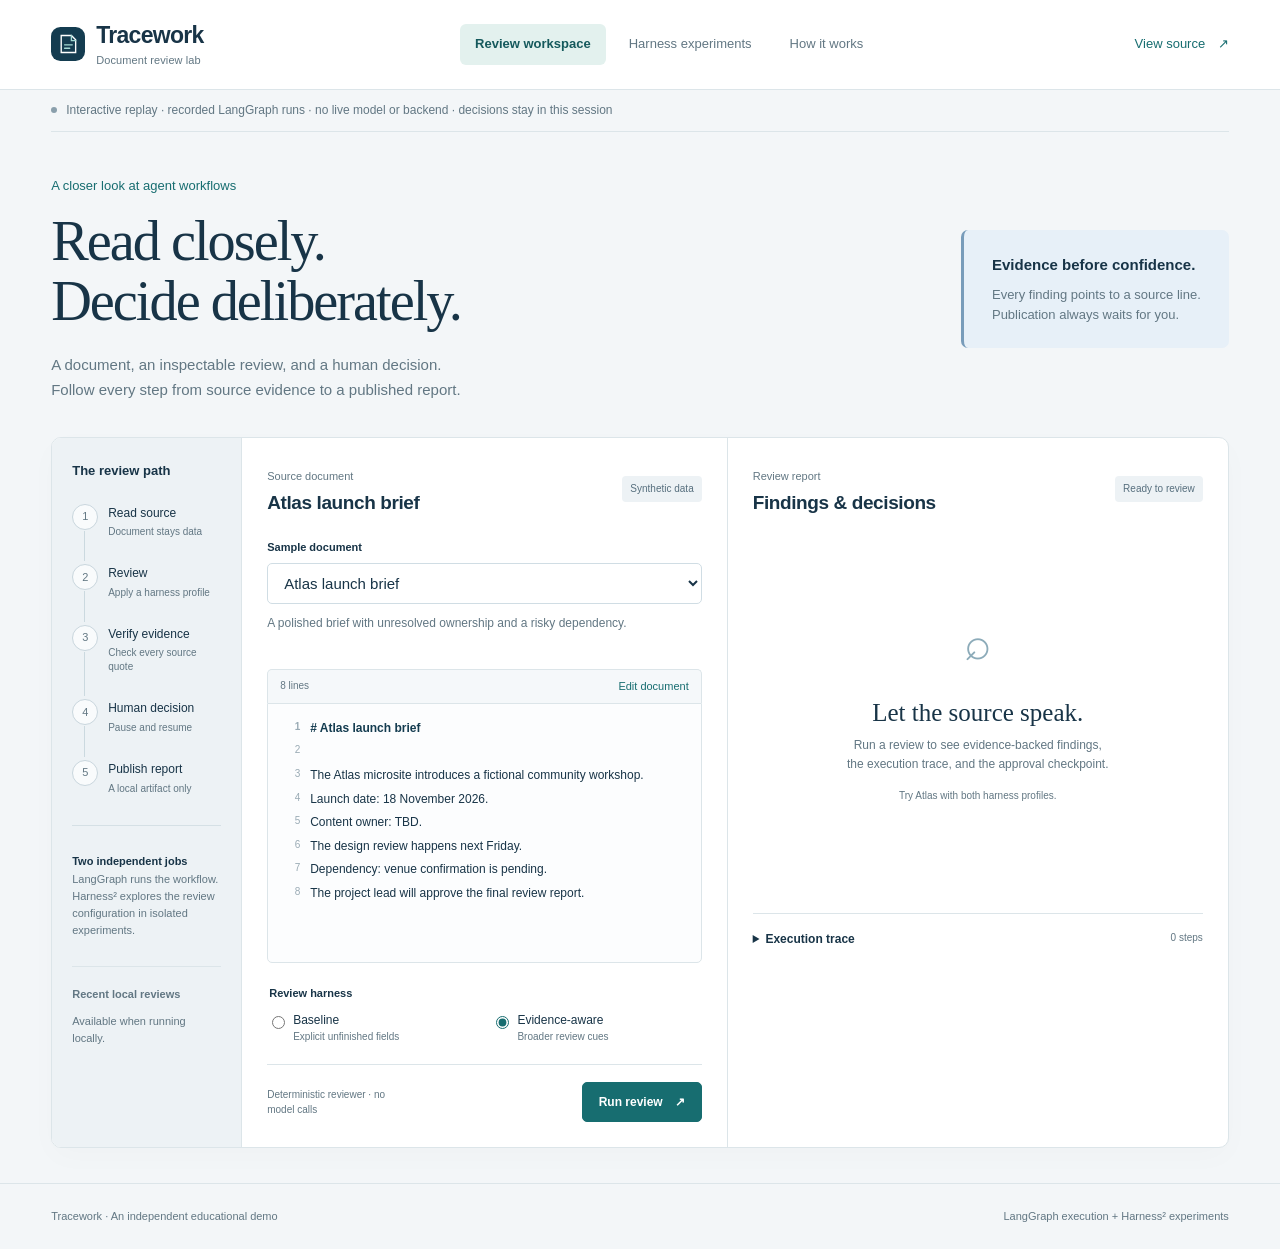
==== web/index.html @ ae029e88 "Build Tracework document review lab with LangGraph and Harness2" ====
<!doctype html>
<html lang="en">
  <head>
    <meta charset="utf-8" />
    <meta name="viewport" content="width=device-width, initial-scale=1" />
    <meta
      name="description"
      content="An evidence-first document review lab combining real LangGraph workflows with a custom Harness² experiment adapter."
    />
    <meta name="theme-color" content="#143c50" />
    <title>Tracework — Document Review Lab</title>
    <link rel="icon" href="./mark.svg" type="image/svg+xml" />
    <link rel="stylesheet" href="./styles.css" />
    <script src="./app.js" defer></script>
  </head>
  <body>
    <a class="skip" href="#workspace">Skip to workspace</a>
    <header class="topbar">
      <a class="brand" href="./"
        ><img src="./mark.svg" alt="" width="34" height="34" /><span
          >Tracework<small>Document review lab</small></span
        ></a
      >
      <nav aria-label="Main navigation">
        <button
          class="nav-button active"
          data-view="review"
          aria-current="page"
        >
          Review workspace
        </button>
        <button class="nav-button" data-view="experiments">
          Harness experiments
        </button>
        <button class="nav-button" data-view="guide">How it works</button>
      </nav>
      <a
        class="source-link"
        href="https://github.com/IbrahimSabriOrene/tracework-agent-lab"
        target="_blank"
        rel="noreferrer"
        >View source <span aria-hidden="true">↗</span></a
      >
    </header>
    <main id="workspace">
      <div class="mode-banner" id="mode-banner" role="status">
        Connecting to the lab…
      </div>
      <section id="review-view" class="view">
        <div class="intro">
          <div>
            <p class="section-kicker">A closer look at agent workflows</p>
            <h1>
              Read closely.<br />
              Decide deliberately.
            </h1>
            <p class="intro-copy">
              A document, an inspectable review, and a human decision.<br />
              Follow every step from source evidence to a published report.
            </p>
          </div>
          <div class="intro-note">
            <span class="note-dot"></span
            ><strong>Evidence before confidence.</strong>
            <p>
              Every finding points to a source line.<br />
              Publication always waits for you.
            </p>
          </div>
        </div>
        <div class="workbench">
          <aside class="workflow-rail" aria-label="Review workflow">
            <h2>The review path</h2>
            <ol id="step-list">
              <li data-step="read">
                <span>1</span>
                <div>Read source<small>Document stays data</small></div>
              </li>
              <li data-step="review">
                <span>2</span>
                <div>Review<small>Apply a harness profile</small></div>
              </li>
              <li data-step="verify">
                <span>3</span>
                <div>
                  Verify evidence<small>Check every source quote</small>
                </div>
              </li>
              <li data-step="approval">
                <span>4</span>
                <div>Human decision<small>Pause and resume</small></div>
              </li>
              <li data-step="publish">
                <span>5</span>
                <div>Publish report<small>A local artifact only</small></div>
              </li>
            </ol>
            <div class="rail-note">
              <strong>Two independent jobs</strong>
              <p>
                LangGraph runs the workflow. Harness² explores the review
                configuration in isolated experiments.
              </p>
            </div>
            <div class="history">
              <h3>Recent local reviews</h3>
              <div id="history-list">Available when running locally.</div>
            </div>
          </aside>
          <section class="source-panel" aria-labelledby="source-heading">
            <div class="panel-heading">
              <div>
                <span class="panel-label">Source document</span>
                <h2 id="source-heading">Choose a document</h2>
              </div>
              <span class="quiet-badge">Synthetic data</span>
            </div>
            <label class="field-label" for="document-select"
              >Sample document</label
            ><select id="document-select">
              <option>Loading samples…</option>
            </select>
            <p class="document-description" id="document-description"></p>
            <div class="document-toolbar">
              <span id="line-count">0 lines</span
              ><button class="text-button" id="edit-toggle">
                Edit document
              </button>
            </div>
            <div
              class="source-lines"
              id="source-lines"
              tabindex="0"
              aria-label="Document source with line numbers"
            ></div>
            <label class="sr-only" for="document-editor">Document text</label
            ><textarea
              id="document-editor"
              class="document-editor hidden"
              maxlength="20000"
              spellcheck="false"
            ></textarea>
            <fieldset class="profile-picker">
              <legend>Review harness</legend>
              <label
                ><input type="radio" name="profile" value="baseline" /><span
                  >Baseline<small>Explicit unfinished fields</small></span
                ></label
              ><label
                ><input
                  type="radio"
                  name="profile"
                  value="evidence"
                  checked
                /><span
                  >Evidence-aware<small>Broader review cues</small></span
                ></label
              >
            </fieldset>
            <div class="run-footer">
              <span id="engine-note">Offline reviewer · no model calls</span
              ><button class="button primary" id="review-button">
                Run review <span aria-hidden="true">↗</span>
              </button>
            </div>
          </section>
          <section class="result-panel" aria-labelledby="result-heading">
            <div class="panel-heading">
              <div>
                <span class="panel-label">Review report</span>
                <h2 id="result-heading">Findings & decisions</h2>
              </div>
              <span class="status-badge idle" id="review-status"
                >Ready to review</span
              >
            </div>
            <div id="review-results">
              <div class="empty-state">
                <div class="document-glyph" aria-hidden="true">⌕</div>
                <h3>Let the source speak.</h3>
                <p>
                  Run a review to see evidence-backed findings, the execution
                  trace, and the approval checkpoint.
                </p>
                <p class="small">Try Atlas with both harness profiles.</p>
              </div>
            </div>
            <div class="decision-panel hidden" id="decision-panel">
              <h3>Your decision</h3>
              <p>
                Approve publication of the review report. This does not approve
                the source document or execute its instructions.
              </p>
              <label for="reviewer-note"
                >Reviewer note <span>(optional)</span></label
              ><textarea
                id="reviewer-note"
                maxlength="1000"
                rows="2"
                placeholder="Add context to your decision…"
              ></textarea>
              <div class="decision-buttons">
                <button class="button secondary" id="reject-button">
                  Reject publication</button
                ><button class="button primary" id="approve-button">
                  Approve & publish
                </button>
              </div>
              <p class="small" id="decision-mode"></p>
            </div>
            <div class="report-actions hidden" id="report-actions">
              <button class="button secondary" id="download-button">
                Download JSON report
              </button>
            </div>
            <details class="trace-panel" id="trace-panel">
              <summary>
                Execution trace <span id="trace-count">0 steps</span>
              </summary>
              <ol id="trace-list"></ol>
            </details>
          </section>
        </div>
      </section>
      <section id="experiments-view" class="view hidden">
        <div class="page-intro">
          <p class="section-kicker">Configuration is part of the system</p>
          <h1>A better review starts<br />with a better harness.</h1>
          <p>
            Inspect a real Harness² experiment around the same LangGraph
            workflow.<br />
            The default editor is scripted, reproducible, and makes no model
            calls.
          </p>
        </div>
        <div class="experiment-layout">
          <section class="experiment-main">
            <div class="panel-heading">
              <div>
                <span class="panel-label">Propose · Probe · Compose</span>
                <h2>Isolated improvement loop</h2>
              </div>
              <span class="quiet-badge">Pinned upstream core</span>
            </div>
            <div class="experiment-flow">
              <div>
                <span>01</span><strong>Propose</strong>
                <p>Expand the allowlisted review cues.</p>
              </div>
              <b aria-hidden="true">→</b>
              <div>
                <span>02</span><strong>Probe</strong>
                <p>Execute fresh LangGraph review runs.</p>
              </div>
              <b aria-hidden="true">→</b>
              <div>
                <span>03</span><strong>Compose</strong>
                <p>Compare source-backed observations.</p>
              </div>
            </div>
            <p class="callout">
              Only prompt text changes. Evidence validation and human approval
              stay outside the editable surface. Candidates never publish a
              report.
            </p>
            <div class="experiment-controls">
              <label
                >Recursion mode<select id="experiment-mode">
                  <option value="sequential">Sequential</option>
                  <option value="parallel">Parallel</option>
                </select></label
              ><button class="button primary" id="experiment-button">
                Run Harness² experiment
              </button>
            </div>
            <div id="experiment-results" aria-live="polite"></div>
          </section>
          <aside class="experiment-aside">
            <h2>What these numbers mean</h2>
            <p>
              Four held-out synthetic documents are kept out of the adaptation
              task stream.
            </p>
            <p>
              Scores below measure named fixture rules. They are not an estimate
              of real-world LLM quality.
            </p>
            <p>
              More findings alone is not a success criterion: the clean control
              must stay clean.
            </p>
            <a
              href="https://github.com/google-research/harness2"
              target="_blank"
              rel="noreferrer"
              >Read the upstream research ↗</a
            >
          </aside>
        </div>
        <section class="evaluation-panel">
          <div class="panel-heading">
            <div>
              <span class="panel-label">Independent fixture evaluation</span>
              <h2>Baseline vs evidence-aware</h2>
            </div>
            <span class="quiet-badge">Offline engine only</span>
          </div>
          <div id="evaluation-results"></div>
        </section>
      </section>
      <section id="guide-view" class="view hidden">
        <div class="page-intro">
          <p class="section-kicker">Know what is running</p>
          <h1>
            A small lab.<br />
            Clear boundaries.
          </h1>
          <p>
            Real orchestration and adaptation mechanics, with an honest
            separation<br />between deterministic teaching fixtures and
            model-backed review.
          </p>
        </div>
        <div class="guide-grid">
          <article>
            <span class="guide-number">1</span>
            <h2>LangGraph owns execution</h2>
            <p>
              The local application uses a real StateGraph and SQLite
              checkpointer. The graph pauses at an interrupt, survives process
              restart, and resumes after an explicit human decision.
            </p>
          </article>
          <article>
            <span class="guide-number">2</span>
            <h2>Harness² owns experiments</h2>
            <p>
              A custom document adapter connects the pinned upstream recursion
              and reflection core to real LangGraph runs. Scripted edits switch
              between two allowlisted review profiles.
            </p>
          </article>
          <article>
            <span class="guide-number">3</span>
            <h2>Evidence is enforced</h2>
            <p>
              Every finding must quote its exact source line. Unsupported and
              duplicate findings are withheld. A valid quote demonstrates
              grounding, not that the interpretation is correct.
            </p>
          </article>
          <article>
            <span class="guide-number">4</span>
            <h2>Human approval is separate</h2>
            <p>
              Document content cannot approve itself. Publication writes one
              local report; repeated decisions are rejected and the report has a
              unique run identifier.
            </p>
          </article>
        </div>
        <div class="local-guide">
          <h2>Run the full application</h2>
          <pre><code>uv sync --locked
uv run tracework serve</code></pre>
          <p>
            For a real model, optionally select the local Ollama reviewer. The
            default offline mode remains deterministic and transparent.
          </p>
          <pre><code>uv run tracework experiment --mode sequential
uv run tracework evaluate</code></pre>
          <p>
            GitHub Pages hosts a replay of real recorded runs, not a Python
            backend. The repository includes architecture notes, API examples,
            tests, Docker, and a Turkish guide.
          </p>
          <a
            class="button secondary"
            href="https://github.com/IbrahimSabriOrene/tracework-agent-lab"
            target="_blank"
            rel="noreferrer"
            >Open the repository</a
          >
        </div>
      </section>
    </main>
    <footer>
      <span>Tracework · An independent educational demo</span
      ><span>LangGraph execution + Harness² experiments</span>
    </footer>
    <div id="toast" class="toast hidden" role="alert"></div>
  </body>
</html>
---- web/styles.css ----
@charset "UTF-8";
:root {
  --page: #f3f6f8;
  --paper: #fff;
  --ink: #183447;
  --muted: #627783;
  --line: #dce5e9;
  --teal: #176d70;
  --teal-soft: #e3f1ee;
  --blue: #e7f0f8;
  --amber: #fff2db;
  --rose: #fff0ee;
  --serif: Georgia, "Times New Roman", serif;
  --sans: "Segoe UI", Arial, sans-serif;
}
* {
  box-sizing: border-box;
}
body {
  margin: 0;
  color: var(--ink);
  background: var(--page);
  font: 15px/1.55 var(--sans);
}
button,
input,
select,
textarea {
  font: inherit;
}
button,
a,
select {
  touch-action: manipulation;
}
button,
a {
  -webkit-tap-highlight-color: transparent;
}
button {
  cursor: pointer;
}
button:disabled {
  cursor: wait;
  opacity: 0.55;
}
a {
  color: var(--teal);
}
button:focus-visible,
a:focus-visible,
select:focus-visible,
textarea:focus-visible,
[tabindex]:focus-visible {
  outline: 3px solid #248b9d;
  outline-offset: 4px;
}
h1,
h2,
h3,
p {
  margin-top: 0;
}
h1 {
  font: normal clamp(38px, 4.4vw, 65px) / 1.07 var(--serif);
  letter-spacing: -2px;
  margin-bottom: 22px;
}
h2 {
  font-size: 19px;
  line-height: 1.3;
  letter-spacing: -0.4px;
  margin: 5px 0 0;
}
h3 {
  font-size: 16px;
  line-height: 1.4;
}
p {
  color: var(--muted);
}
.hidden {
  display: none !important;
}
.sr-only {
  position: absolute;
  width: 1px;
  height: 1px;
  padding: 0;
  margin: -1px;
  overflow: hidden;
  clip: rect(0, 0, 0, 0);
  white-space: nowrap;
  border: 0;
}
.skip {
  position: absolute;
  left: 20px;
  top: -80px;
  z-index: 20;
  background: var(--paper);
  padding: 10px;
}
.skip:focus {
  top: 10px;
}
.topbar {
  min-height: 90px;
  display: flex;
  align-items: center;
  gap: 36px;
  padding: 16px 4%;
  border-bottom: 1px solid var(--line);
  background: var(--paper);
}
.brand {
  display: flex;
  align-items: center;
  gap: 11px;
  color: var(--ink);
  text-decoration: none;
  font-size: 23px;
  line-height: 1.1;
  font-weight: 650;
  letter-spacing: -0.7px;
}
.brand small {
  display: block;
  font-size: 11px;
  font-weight: 400;
  letter-spacing: 0.1px;
  color: var(--muted);
  margin-top: 5px;
}
.topbar nav {
  display: flex;
  gap: 8px;
  margin: auto;
}
.nav-button {
  border: 0;
  background: transparent;
  color: var(--muted);
  border-radius: 6px;
  padding: 10px 15px;
  font-size: 13px;
}
.nav-button.active {
  background: var(--teal-soft);
  color: #15595c;
  font-weight: 600;
}
.source-link {
  font-size: 13px;
  text-decoration: none;
  white-space: nowrap;
}
.source-link span {
  margin-left: 9px;
}
main {
  max-width: 1600px;
  padding: 0 4%;
  margin: auto;
}
.mode-banner {
  font-size: 12px;
  border-bottom: 1px solid var(--line);
  padding: 11px 0;
  color: var(--muted);
  display: flex;
  gap: 9px;
  align-items: center;
}
.mode-banner:before {
  content: "";
  width: 6px;
  height: 6px;
  flex-shrink: 0;
  border-radius: 50%;
  background: #8a9fac;
}
.mode-banner.live:before {
  background: var(--teal);
}
.intro {
  display: flex;
  justify-content: space-between;
  gap: 40px;
  align-items: center;
  margin: 44px 0 34px;
}
.section-kicker {
  font-size: 13px;
  color: var(--teal);
  margin-bottom: 15px;
}
.intro-copy {
  font-size: 15px;
  line-height: 1.65;
  margin-bottom: 0;
}
.intro-note {
  background: var(--blue);
  padding: 23px 28px;
  border-radius: 7px;
  border-left: 3px solid #789cba;
  max-width: 360px;
}
.intro-note strong {
  font-size: 15px;
  font-weight: 600;
}
.intro-note p {
  font-size: 13px;
  margin: 8px 0 0;
}
.workbench {
  display: grid;
  grid-template-columns: 190px minmax(0, 1fr) minmax(0, 1.03fr);
  border: 1px solid var(--line);
  background: var(--paper);
  border-radius: 10px;
  overflow: hidden;
  box-shadow: 0 9px 30px #18344705;
  align-items: start;
}
.workflow-rail {
  padding: 25px 20px;
  background: #edf2f5;
  align-self: stretch;
  border-right: 1px solid var(--line);
}
.workflow-rail h2 {
  font-size: 13px;
  letter-spacing: 0;
  margin: 0 0 24px;
}
.workflow-rail ol {
  list-style: none;
  padding: 0;
  margin: 0;
}
.workflow-rail li {
  display: flex;
  align-items: flex-start;
  gap: 10px;
  position: relative;
  padding-bottom: 25px;
  font-size: 12px;
}
.workflow-rail li:not(:last-child):before {
  content: "";
  position: absolute;
  left: 12px;
  top: 27px;
  bottom: 3px;
  width: 1px;
  background: #cbd9df;
}
.workflow-rail li > span {
  border: 1px solid #c9d6dd;
  border-radius: 50%;
  width: 26px;
  height: 26px;
  display: grid;
  place-items: center;
  flex-shrink: 0;
  color: var(--muted);
  font-size: 11px;
  background: #f9fbfc;
}
.workflow-rail li small {
  display: block;
  color: var(--muted);
  font-size: 10px;
  line-height: 1.4;
  margin-top: 3px;
}
.workflow-rail li.done > span {
  background: var(--teal);
  border-color: var(--teal);
  color: white;
}
.workflow-rail li.current > span {
  background: #fff2db;
  border-color: #c6a15b;
  color: #825d1c;
}
.rail-note {
  border-top: 1px solid #d5e0e5;
  padding-top: 22px;
  margin-top: 4px;
}
.rail-note strong {
  font-size: 11px;
}
.rail-note p,
.history {
  font-size: 11px;
}
.history {
  margin-top: 27px;
  border-top: 1px solid var(--line);
  padding-top: 20px;
  color: var(--muted);
}
.history h3 {
  font-size: 11px;
}
.history button {
  display: block;
  padding: 7px 0;
  border: 0;
  border-bottom: 1px solid var(--line);
  background: transparent;
  text-align: left;
  color: var(--ink);
  font-size: 11px;
  width: 100%;
}
.source-panel,
.result-panel {
  min-width: 0;
  padding: 25px;
}
.source-panel {
  border-right: 1px solid var(--line);
}
.panel-heading {
  display: flex;
  justify-content: space-between;
  align-items: center;
  gap: 10px;
  margin-bottom: 23px;
}
.panel-label {
  color: var(--muted);
  font-size: 11px;
}
.quiet-badge,
.status-badge {
  font-size: 10px;
  border-radius: 4px;
  background: #edf2f5;
  padding: 5px 8px;
  white-space: nowrap;
  color: #576f7e;
}
.status-badge.awaiting_review {
  background: var(--amber);
  color: #8e6727;
}
.status-badge.published {
  background: var(--teal-soft);
  color: var(--teal);
}
.status-badge.rejected {
  background: var(--rose);
  color: #9f4e49;
}
.field-label {
  font-size: 11px;
  font-weight: 600;
  display: block;
  margin-bottom: 7px;
}
select {
  border: 1px solid #d0dde4;
  color: var(--ink);
  padding: 10px 12px;
  background: var(--paper);
  border-radius: 5px;
  max-width: 100%;
  width: 100%;
}
.document-description {
  font-size: 12px;
  min-height: 38px;
  margin: 10px 0 17px;
}
.document-toolbar {
  display: flex;
  align-items: center;
  justify-content: space-between;
  background: #f5f8fa;
  border: 1px solid var(--line);
  border-bottom: 0;
  border-radius: 5px 5px 0 0;
  padding: 8px 12px;
  font-size: 10px;
  color: var(--muted);
}
.text-button {
  color: var(--teal);
  font-size: 11px;
  border: 0;
  background: transparent;
  padding: 0;
}
.source-lines {
  border: 1px solid var(--line);
  background: #fcfdfe;
  min-height: 260px;
  max-height: 390px;
  overflow: auto;
  border-radius: 0 0 5px 5px;
  padding: 13px 0;
}
.source-line {
  display: grid;
  grid-template-columns: 32px 1fr;
  gap: 10px;
  font-size: 12px;
  line-height: 1.8;
  min-height: 23px;
  padding: 1px 14px 1px 0;
  white-space: pre-wrap;
  overflow-wrap: anywhere;
}
.source-line .line-number {
  color: #99aab4;
  text-align: right;
  font-size: 10px;
  user-select: none;
}
.source-line.highlighted {
  background: #fff1cd;
}
.source-line.heading {
  font-weight: 650;
  color: #143c50;
}
.document-editor {
  width: 100%;
  height: 290px;
  padding: 15px;
  border: 1px solid var(--line);
  resize: vertical;
  font-size: 12px;
  line-height: 1.8;
  color: var(--ink);
}
.profile-picker {
  margin: 22px 0 20px;
  padding: 0;
  border: 0;
  display: flex;
  gap: 14px;
}
.profile-picker legend {
  font-size: 11px;
  font-weight: 600;
  margin-bottom: 9px;
}
.profile-picker label {
  display: flex;
  align-items: flex-start;
  gap: 5px;
  font-size: 12px;
  flex: 1;
}
.profile-picker input {
  accent-color: var(--teal);
  margin-top: 5px;
}
.profile-picker small {
  display: block;
  font-size: 10px;
  line-height: 1.5;
  color: var(--muted);
}
.run-footer {
  border-top: 1px solid var(--line);
  padding-top: 17px;
  display: flex;
  align-items: center;
  gap: 10px;
  justify-content: space-between;
}
.run-footer > span {
  font-size: 10px;
  color: var(--muted);
  max-width: 145px;
}
.button {
  display: inline-flex;
  justify-content: center;
  align-items: center;
  gap: 12px;
  text-decoration: none;
  padding: 10px 16px;
  border: 1px solid transparent;
  border-radius: 5px;
  font-weight: 600;
  font-size: 12px;
  line-height: 1.45;
  min-height: 40px;
}
.primary {
  background: var(--teal);
  color: #fff;
  border-color: var(--teal);
}
.primary:hover {
  background: #145b5d;
}
.secondary {
  background: var(--paper);
  border-color: #ccdbe1;
  color: var(--ink);
}
.secondary:hover {
  background: #f0f5f6;
}
.empty-state {
  min-height: 350px;
  display: flex;
  flex-direction: column;
  align-items: center;
  justify-content: center;
  text-align: center;
  padding: 25px;
}
.empty-state h3 {
  font: normal 25px var(--serif);
  margin-bottom: 9px;
}
.empty-state p {
  font-size: 12px;
  max-width: 265px;
  margin-bottom: 15px;
}
.document-glyph {
  font-size: 46px;
  font-family: var(--serif);
  color: #8cabb9;
  margin-bottom: 20px;
}
.small {
  font-size: 10px !important;
  color: var(--muted);
  line-height: 1.6;
}
.review-summary {
  font-size: 12px;
  margin-bottom: 16px;
}
.findings-stats {
  display: flex;
  gap: 7px;
  margin-bottom: 17px;
  font-size: 10px;
}
.findings-stats span {
  padding: 4px 8px;
  background: #edf3f6;
  border-radius: 4px;
}
.finding {
  border: 1px solid var(--line);
  border-radius: 6px;
  padding: 14px 15px;
  margin-bottom: 10px;
}
.finding-header {
  display: flex;
  align-items: flex-start;
  justify-content: space-between;
  gap: 10px;
}
.finding h3 {
  font-size: 13px;
  margin: 0;
}
.severity {
  font-size: 9px;
  white-space: nowrap;
  border-radius: 4px;
  padding: 2px 6px;
  background: var(--amber);
  color: #89611e;
}
.severity.high {
  background: var(--rose);
  color: #a44f48;
}
.finding blockquote {
  font-size: 11px;
  color: #526b78;
  border-left: 2px solid #a3becb;
  margin: 10px 0 8px;
  padding: 2px 0 2px 10px;
  overflow-wrap: anywhere;
}
.finding p {
  font-size: 11px;
  line-height: 1.6;
  margin-bottom: 9px;
}
.finding .text-button {
  font-size: 10px;
}
.withheld {
  background: var(--amber);
  padding: 10px;
  border-radius: 5px;
  font-size: 11px;
  margin-top: 12px;
}
.decision-panel {
  background: #f0f7f6;
  border: 1px solid #d6e8e3;
  border-radius: 6px;
  padding: 16px;
  margin-top: 20px;
}
.decision-panel h3 {
  margin-bottom: 6px;
  font-size: 13px;
}
.decision-panel p {
  font-size: 11px;
}
.decision-panel label {
  font-size: 10px;
  display: block;
  margin-bottom: 6px;
}
.decision-panel label span {
  color: var(--muted);
}
textarea {
  border: 1px solid #cadbe0;
  border-radius: 4px;
  padding: 9px;
  resize: vertical;
  width: 100%;
  background: #fff;
  color: var(--ink);
  font-size: 12px;
}
.decision-buttons {
  display: flex;
  gap: 8px;
  margin-top: 10px;
  flex-wrap: wrap;
}
.decision-buttons button {
  font-size: 11px;
  padding: 9px 11px;
  flex: 1;
}
.decision-panel .small {
  margin: 10px 0 0;
}
.report-actions {
  margin-top: 16px;
}
.trace-panel {
  border-top: 1px solid var(--line);
  margin-top: 24px;
  padding-top: 16px;
}
.trace-panel summary {
  font-size: 12px;
  cursor: pointer;
  font-weight: 600;
  list-style-position: inside;
}
.trace-panel summary span {
  float: right;
  font-size: 10px;
  font-weight: 400;
  color: var(--muted);
}
.trace-panel ol {
  margin: 15px 0 0;
  padding: 0;
  list-style: none;
}
.trace-panel li {
  border-left: 2px solid #d3e3e8;
  padding: 0 0 15px 13px;
  font-size: 11px;
}
.trace-panel li strong {
  display: block;
}
.trace-panel li p {
  font-size: 10px;
  margin: 4px 0 0;
}
.success-note {
  background: var(--teal-soft);
  border: 1px solid #c9e4da;
  padding: 13px;
  border-radius: 5px;
  font-size: 12px;
  margin-bottom: 17px;
}
.rejected-note {
  background: var(--rose);
  padding: 13px;
  border-radius: 5px;
  font-size: 12px;
  margin-bottom: 17px;
}
.page-intro {
  margin: 45px 0 35px;
}
.page-intro h1 {
  font-size: clamp(36px, 4vw, 59px);
}
.page-intro > p:last-child {
  line-height: 1.75;
  font-size: 14px;
}
.experiment-layout {
  display: grid;
  grid-template-columns: minmax(0, 1fr) 280px;
  gap: 25px;
}
.experiment-main,
.evaluation-panel,
.guide-grid article,
.local-guide {
  background: var(--paper);
  border: 1px solid var(--line);
  border-radius: 8px;
  padding: 28px;
}
.experiment-flow {
  display: flex;
  gap: 18px;
  align-items: center;
  margin: 35px 0;
}
.experiment-flow > div {
  flex: 1;
}
.experiment-flow span {
  color: #7fa5b4;
  font-size: 11px;
  display: block;
  margin-bottom: 8px;
}
.experiment-flow strong {
  font: normal 24px var(--serif);
}
.experiment-flow p {
  font-size: 12px;
  max-width: 180px;
  margin-top: 9px;
}
.experiment-flow b {
  color: #b6cad4;
  font-weight: normal;
}
.callout {
  background: #eaf3f6;
  border-left: 3px solid #78a7b6;
  padding: 14px 16px;
  font-size: 12px;
  line-height: 1.7;
}
.experiment-controls {
  display: flex;
  gap: 15px;
  align-items: end;
  margin: 24px 0;
}
.experiment-controls label {
  max-width: 220px;
  font-size: 11px;
  flex: 1;
}
.experiment-controls select {
  display: block;
  margin-top: 5px;
}
.experiment-aside {
  padding: 22px 12px;
}
.experiment-aside h2 {
  font: normal 25px var(--serif);
  margin-bottom: 22px;
}
.experiment-aside p,
.experiment-aside a {
  font-size: 12px;
  line-height: 1.8;
}
.evaluation-panel {
  margin-top: 25px;
}
.metric-grid {
  display: grid;
  grid-template-columns: 1fr 1fr;
  gap: 22px;
}
.metric {
  background: #f4f8fa;
  padding: 18px;
  border-radius: 6px;
}
.metric h3 {
  font-size: 13px;
  margin-bottom: 14px;
}
.metric-row {
  display: flex;
  justify-content: space-between;
  font-size: 12px;
  margin: 9px 0;
}
.bar {
  height: 6px;
  background: #dce8eb;
  border-radius: 9px;
  overflow: hidden;
}
.bar > span {
  height: 100%;
  display: block;
  background: var(--teal);
}
.metric .small {
  margin-top: 13px;
  margin-bottom: 0;
}
.result-table {
  width: 100%;
  border-collapse: collapse;
  font-size: 11px;
  margin-top: 24px;
}
.result-table th,
.result-table td {
  text-align: left;
  border-bottom: 1px solid var(--line);
  padding: 12px 9px;
}
.result-table th {
  color: var(--muted);
  font-weight: 400;
}
.result-table td.pass {
  color: var(--teal);
}
.result-table td.fail {
  color: #a66c26;
}
.experiment-receipt {
  border: 1px solid #d0e3df;
  background: #f3f9f7;
  border-radius: 6px;
  padding: 16px;
  font-size: 12px;
}
.experiment-receipt h3 {
  font-size: 13px;
  margin-bottom: 7px;
}
.experiment-receipt pre {
  font-size: 10px;
  max-height: 220px;
  overflow: auto;
  white-space: pre-wrap;
  color: #536b75;
}
.guide-grid {
  display: grid;
  grid-template-columns: repeat(2, 1fr);
  gap: 20px;
}
.guide-grid article {
  padding: 30px;
}
.guide-number {
  color: var(--teal);
  display: block;
  font: normal 34px var(--serif);
  margin-bottom: 20px;
}
.guide-grid h2 {
  font: normal 25px var(--serif);
  margin-bottom: 14px;
}
.guide-grid p {
  font-size: 13px;
  line-height: 1.8;
  margin: 0;
}
.local-guide {
  margin: 24px 0;
}
.local-guide h2 {
  font: normal 28px var(--serif);
  margin-bottom: 22px;
}
.local-guide p {
  font-size: 13px;
  max-width: 720px;
}
.local-guide pre {
  background: #edf3f6;
  padding: 18px;
  border-radius: 5px;
  font-size: 12px;
  overflow: auto;
  line-height: 1.8;
}
.toast {
  position: fixed;
  bottom: 24px;
  right: 24px;
  max-width: 400px;
  z-index: 15;
  background: #843e39;
  color: white;
  padding: 16px 22px;
  border-radius: 7px;
  box-shadow: 0 7px 30px #0002;
  font-size: 13px;
}
footer {
  max-width: 1600px;
  margin: 35px auto 0;
  padding: 24px 4%;
  display: flex;
  justify-content: space-between;
  gap: 20px;
  color: var(--muted);
  font-size: 11px;
  border-top: 1px solid var(--line);
}
@media (min-width: 1450px) {
  .source-lines {
    min-height: 300px;
  }
  .source-panel,
  .result-panel {
    padding: 29px;
  }
  .workbench {
    grid-template-columns: 210px minmax(0, 1fr) minmax(0, 1fr);
  }
}
@media (max-width: 1100px) {
  .topbar {
    gap: 15px;
    padding: 15px 3%;
  }
  .topbar nav {
    gap: 0;
  }
  .nav-button {
    padding: 9px;
    font-size: 12px;
  }
  main {
    padding: 0 3%;
  }
  .workbench {
    grid-template-columns: 150px minmax(0, 1fr) minmax(0, 1fr);
  }
  .source-panel,
  .result-panel {
    padding: 19px;
  }
  .workflow-rail {
    padding: 22px 13px;
  }
  .panel-heading {
    align-items: start;
    flex-wrap: wrap;
    gap: 8px;
  }
  .intro-note {
    padding: 18px;
    max-width: 300px;
  }
  .run-footer {
    flex-direction: column;
    align-items: stretch;
  }
  .run-footer > span {
    max-width: none;
  }
  .experiment-layout {
    grid-template-columns: minmax(0, 1fr) 230px;
  }
}
@media (max-width: 850px) {
  .topbar {
    flex-wrap: wrap;
  }
  .topbar nav {
    order: 3;
    width: 100%;
    margin-top: 5px;
  }
  .nav-button {
    flex: 1;
  }
  .source-link {
    margin-left: auto;
  }
  .intro {
    margin: 30px 0 25px;
  }
  .intro-note {
    display: none;
  }
  .workbench {
    grid-template-columns: minmax(0, 1fr) minmax(0, 1fr);
  }
  .workflow-rail {
    grid-column: 1/-1;
    border-right: 0;
    border-bottom: 1px solid var(--line);
    padding: 18px;
  }
  .workflow-rail h2 {
    display: none;
  }
  .workflow-rail ol {
    display: flex;
    justify-content: space-between;
    gap: 10px;
  }
  .workflow-rail li {
    padding: 0;
    font-size: 11px;
    align-items: center;
  }
  .workflow-rail li:not(:last-child):before,
  .workflow-rail li small,
  .rail-note,
  .history {
    display: none;
  }
  .workflow-rail li > span {
    width: 22px;
    height: 22px;
  }
  .experiment-layout {
    grid-template-columns: 1fr;
  }
  .experiment-aside {
    padding: 5px;
  }
  .experiment-aside h2 {
    font-size: 22px;
    margin-bottom: 10px;
  }
  .experiment-aside p {
    display: inline;
  }
  .experiment-aside a {
    display: block;
    margin-top: 15px;
  }
}
@media (max-width: 600px) {
  .topbar {
    padding: 14px 16px;
  }
  .brand {
    font-size: 21px;
  }
  .source-link {
    font-size: 11px;
  }
  .topbar nav {
    gap: 2px;
  }
  .nav-button {
    font-size: 11px;
    padding: 9px 6px;
  }
  main {
    padding: 0 14px;
  }
  .mode-banner {
    font-size: 10px;
    line-height: 1.6;
  }
  .intro h1 {
    font-size: 43px;
    letter-spacing: -1.5px;
  }
  .intro-copy {
    font-size: 13px;
  }
  .intro-copy br {
    display: none;
  }
  .workbench {
    display: block;
  }
  .workflow-rail ol {
    gap: 4px;
  }
  .workflow-rail li {
    display: block;
    text-align: center;
    font-size: 9px;
    flex: 1;
  }
  .workflow-rail li > span {
    margin: 0 auto 5px;
  }
  .source-panel {
    border-right: 0;
    border-bottom: 1px solid var(--line);
  }
  .source-panel,
  .result-panel {
    padding: 21px 18px;
  }
  .run-footer {
    flex-direction: row;
    align-items: center;
  }
  .run-footer > span {
    max-width: 160px;
  }
  .source-lines {
    max-height: 320px;
    min-height: 220px;
  }
  .panel-heading {
    flex-wrap: nowrap;
  }
  .profile-picker {
    gap: 12px;
  }
  .profile-picker label {
    font-size: 11px;
  }
  .empty-state {
    min-height: 260px;
    padding: 15px;
  }
  .experiment-main,
  .evaluation-panel {
    padding: 20px 17px;
  }
  .experiment-main .panel-heading {
    flex-wrap: wrap;
  }
  .experiment-flow {
    gap: 8px;
    margin: 23px 0;
  }
  .experiment-flow strong {
    font-size: 20px;
  }
  .experiment-flow p {
    font-size: 10px;
  }
  .experiment-controls {
    flex-wrap: wrap;
    align-items: center;
  }
  .experiment-controls label {
    min-width: 100%;
    max-width: none;
  }
  .experiment-controls .button {
    width: 100%;
  }
  .metric-grid {
    grid-template-columns: 1fr;
  }
  .result-table {
    font-size: 10px;
  }
  .result-table td,
  .result-table th {
    padding: 10px 4px;
  }
  .guide-grid {
    grid-template-columns: 1fr;
  }
  .guide-grid article {
    padding: 24px;
  }
  .page-intro {
    margin: 30px 0;
  }
  .page-intro h1 {
    font-size: 41px;
    letter-spacing: -1.5px;
  }
  .page-intro > p:last-child {
    font-size: 13px;
  }
  .page-intro br {
    display: none;
  }
  .page-intro h1 br {
    display: block;
  }
  footer {
    font-size: 10px;
    flex-direction: column;
    gap: 4px;
    margin-top: 25px;
  }
  .toast {
    left: 14px;
    right: 14px;
    bottom: 14px;
  }
}
@media (prefers-reduced-motion: no-preference) {
  .button,
  .nav-button {
    transition: background 0.15s ease;
  }
  .source-line {
    transition: background 0.15s ease;
  }
}

progress.bar {
  appearance: none;
  width: 100%;
  border: 0;
  display: block;
}
progress.bar::-webkit-progress-bar {
  background: #dce8eb;
}
progress.bar::-webkit-progress-value {
  background: var(--teal);
}
progress.bar::-moz-progress-bar {
  background: var(--teal);
}
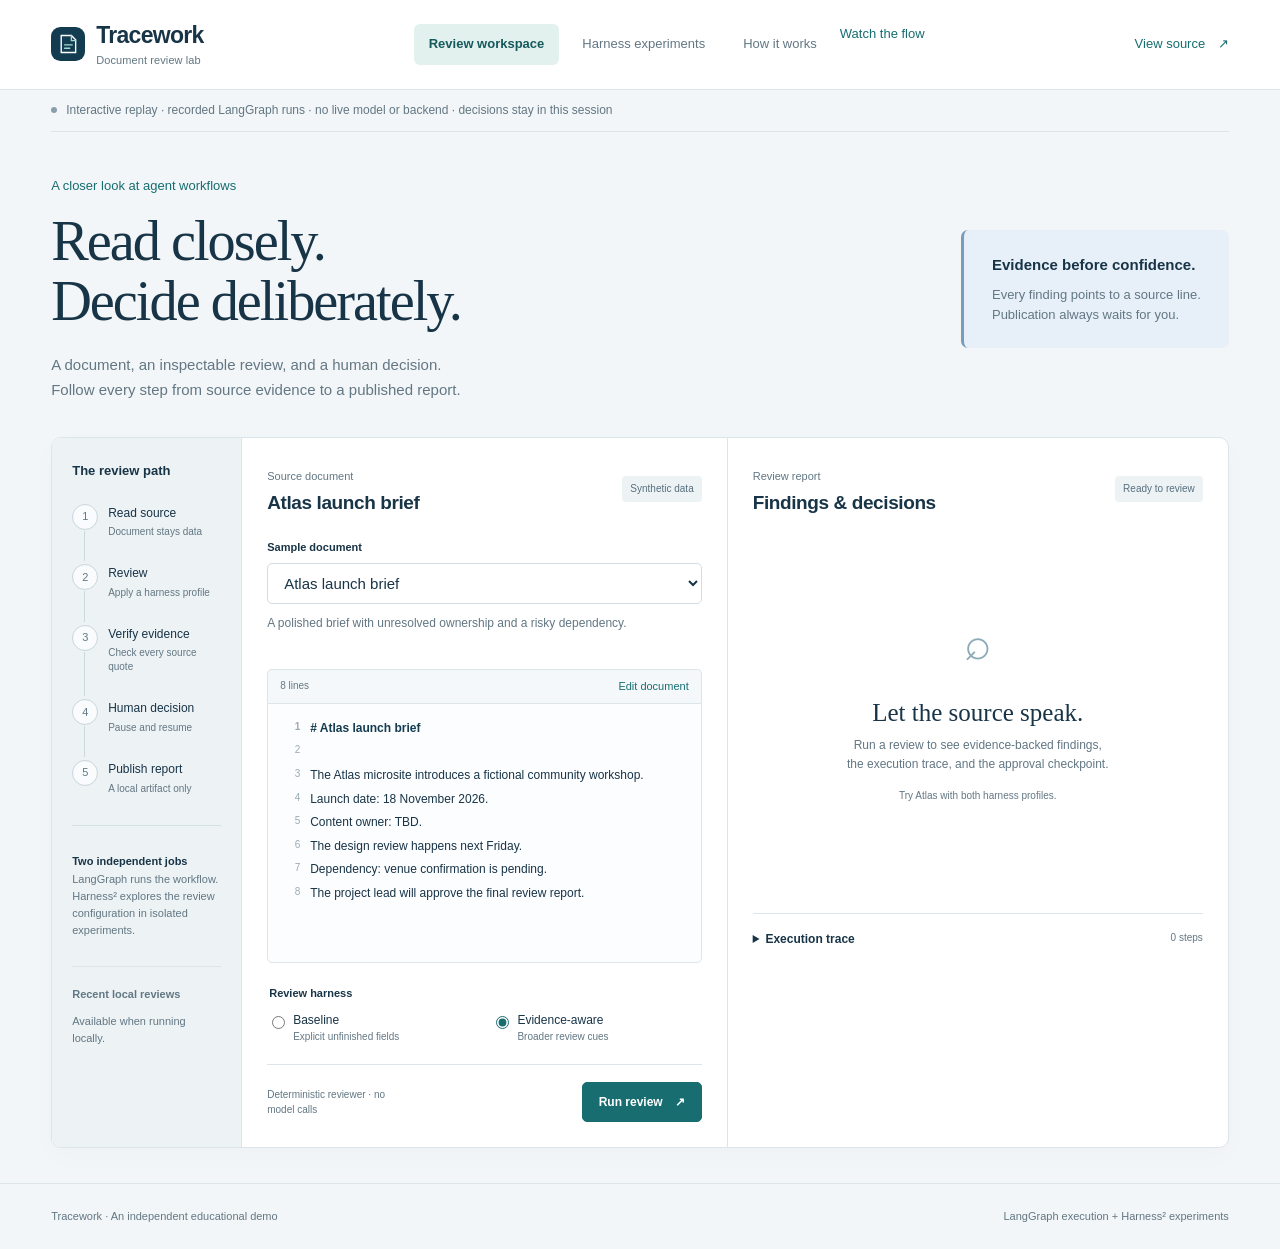
==== commit 1586acff: "feat: add animated LangGraph and Harness walkthrough with MP4 export" ====
--- a/web/index.html
+++ b/web/index.html
@@ -33,6 +33,7 @@
           Harness experiments
         </button>
         <button class="nav-button" data-view="guide">How it works</button>
+        <a class="source-link" href="./animation.html">Watch the flow</a>
       </nav>
       <a
         class="source-link"
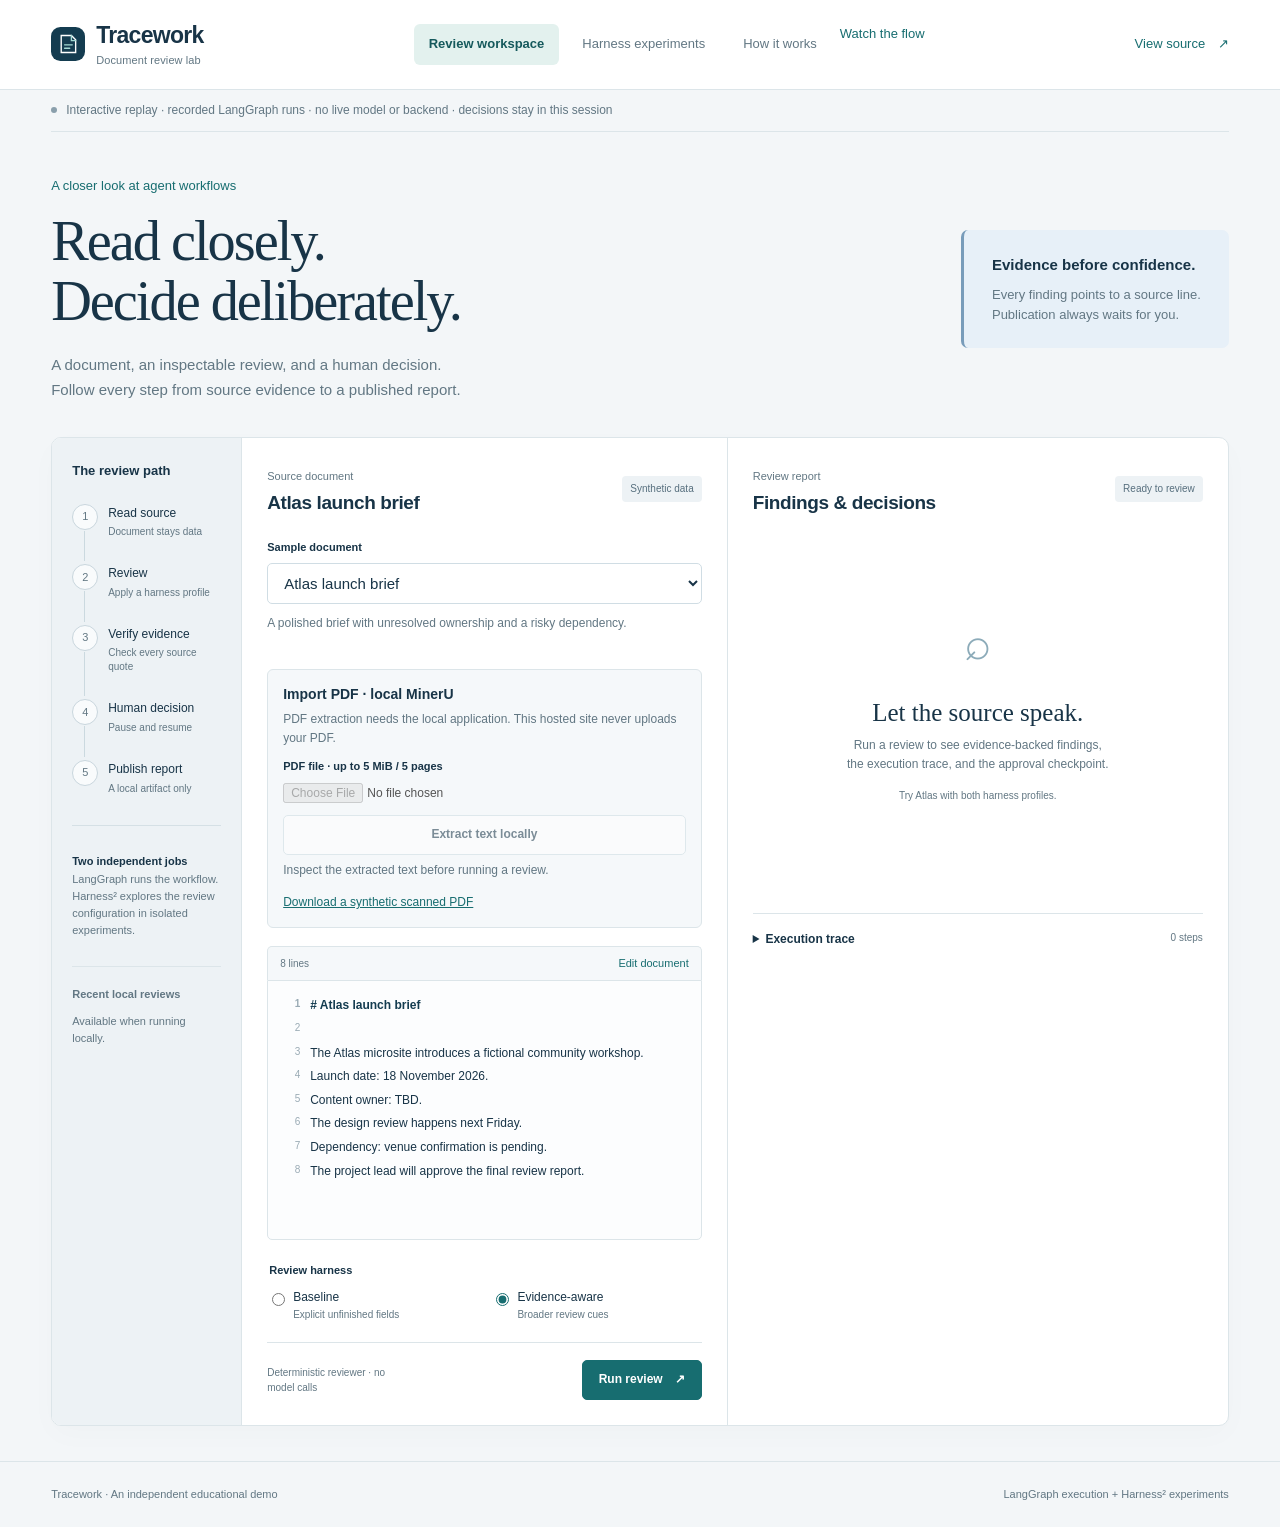
==== commit bef70eff: "feat: import PDFs with optional offline MinerU CPU extraction" ====
--- a/web/index.html
+++ b/web/index.html
@@ -114,7 +114,7 @@
                 <span class="panel-label">Source document</span>
                 <h2 id="source-heading">Choose a document</h2>
               </div>
-              <span class="quiet-badge">Synthetic data</span>
+              <span class="quiet-badge" id="source-kind">Synthetic data</span>
             </div>
             <label class="field-label" for="document-select"
               >Sample document</label
@@ -122,6 +122,16 @@
               <option>Loading samples…</option>
             </select>
             <p class="document-description" id="document-description"></p>
+            <section class="pdf-import" aria-labelledby="pdf-heading">
+              <h3 id="pdf-heading">Import PDF · local MinerU</h3>
+              <p id="pdf-availability">Checking local PDF support…</p>
+              <label class="field-label" for="pdf-file">PDF file · up to 5 MiB / 5 pages</label>
+              <input id="pdf-file" type="file" accept=".pdf,application/pdf" disabled />
+              <button class="button secondary" id="pdf-import-button" disabled>Extract text locally</button>
+              <p id="pdf-status" role="status">Inspect the extracted text before running a review.</p>
+              <a href="./samples/atlas-scan.pdf" download>Download a synthetic scanned PDF</a>
+            </section>
+            <p id="source-provenance" class="source-provenance hidden"></p>
             <div class="document-toolbar">
               <span id="line-count">0 lines</span
               ><button class="text-button" id="edit-toggle">
--- a/web/styles.css
+++ b/web/styles.css
@@ -391,6 +391,12 @@
   font-size: 10px;
   color: var(--muted);
 }
+.pdf-import { margin: 0 0 18px; padding: 15px; background: #f5f8fa; border: 1px solid var(--line); border-radius: 6px; }
+.pdf-import h3 { margin: 0 0 6px; font-size: 14px; }
+.pdf-import p, .pdf-import a { font-size: 12px; margin: 6px 0 10px; }
+.pdf-import input { display: block; max-width: 100%; width: 100%; font-size: 12px; margin: 8px 0 12px; }
+.pdf-import button { width: 100%; }
+.source-provenance { padding: 10px 12px; border-left: 3px solid var(--teal); background: var(--teal-soft); font-size: 12px; }
 .text-button {
   color: var(--teal);
   font-size: 11px;
